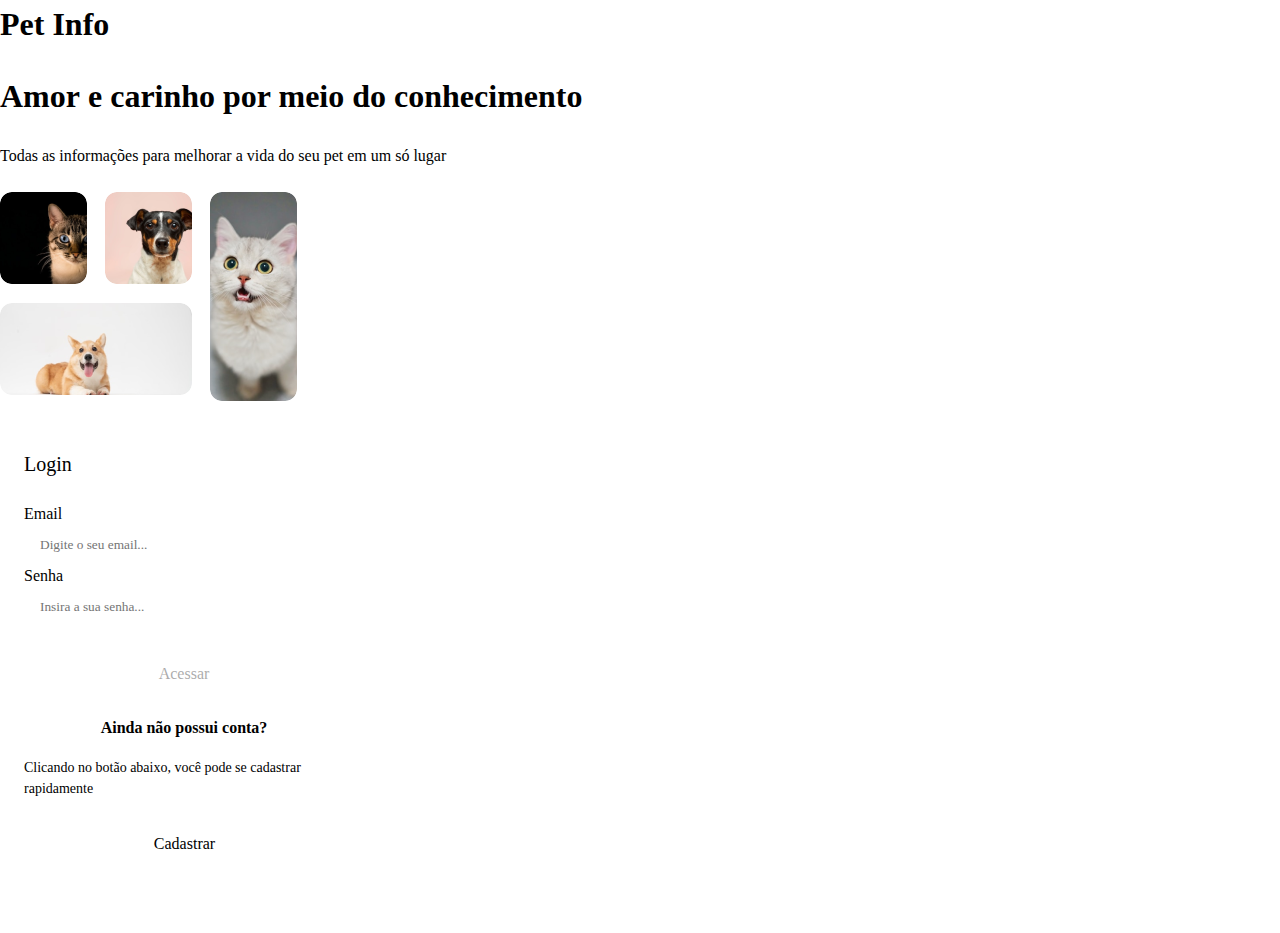
==== index.html @ bbbc528d "Done" ====
<!DOCTYPE html>
<html lang="pt-br">

<head>
  <meta charset="UTF-8" />
  <meta http-equiv="X-UA-Compatible" content="IE=edge" />
  <meta name="viewport" content="width=device-width, initial-scale=1.0" />

  <!-- CSS -->
  <link rel="stylesheet" href="./src/styles/globalStyles.css" />
  <link rel="stylesheet" href="./src/pages/login/index.css" />
  <link rel="stylesheet" href="./src/pages/login/button.css" />
  <link rel="stylesheet" href="/src/pages/login/text.css" />

  <!-- JS -->
  <script defer type="module" src="./src/pages/login/index.js"></script>
  <title>Petinfo - Login</title>
</head>

<body>
  <main class="container">
    <h1>Pet Info</h1>
    <p class="slogan">
      <b>Amor</b> e <b>carinho</b> por meio do conhecimento
    </p>
    <p class="p-info">
      Todas as informações para melhorar a vida do seu pet em um só lugar
    </p>
    <div class="box-1">
      <div class="box-2">
        <div class="box-3">
          <img src="./src/assets/Rectangle 2.png" /><img src="./src/assets/Rectangle 3.png" />
        </div>
        <img src="./src/assets/Rectangle 4.png" />
      </div>
      <div class="box-4"><img src="./src/assets/Rectangle 5.png" /></div>
    </div>
  </main>

  <div class="form" id="form-login">
    <h2 id="login-title">Login</h2>
    <form>
      <label for="email">Email</label>
      <input type="email" id="email-login" class="input" placeholder="Digite o seu email..." />
      <label for="senha">Senha</label>
      <input type="password" id="password-login" class="input" placeholder="Insira a sua senha..." />
      <p class="alert" id="alert"></p>
      <div class="box-btn">
        <button id="access" class="off-btn" disabled>Acessar</button>
    </form>
    <p class="bolder"><b>Ainda não possui conta?</b></p>
    <p class="paragraph">Clicando no botão abaixo, você pode se cadastrar rapidamente</p>
  </div>
  <button id="assign">Cadastrar</button>
  </div>
</body>

</html>
---- src/styles/globalStyles.css ----
* {
  margin: 0;
  padding: 0;
  box-sizing: border-box;
}

:root {
  --brand100: "hsl(230, 57%, 50%)";
  --brand200: "hsl(230, 68%, 54%)";
  --gray100: "hsl(210, 11%, 15%)";
  --gray200: "hsl(210, 10%, 23%)";
  --gray300: "hsl(210, 9%, 31%)";
  --gray400: "hsl(210, 7%, 56%)";
  --gray500: "hsl(210, 11%, 71%)";
  --gray600: "hsl(210, 16%, 93%)";
  --gray700: "hsl(210, 17%, 95%)";
  --gray800: "hsl(210, 17%, 98%)";
  --gray900: "hsl(200, 100%, 99%)";
  --alert100: "hsl(349, 57%, 50%)";
  --alert200: "hsl(349, 69%, 55%)";
  --sucess100: "hsl(162, 88%, 26%)";
}

body {
  font-family: "Inter, sans-serif";
}
---- src/pages/login/index.css ----
main {
    display: flex;
    flex-direction: column;
    justify-content: flex-start;
}
header {
    width: 100vw;
    display: flex;
    flex-direction: column;
    align-items: center;

}
nav {
    width: 800px;
    display: flex;
    align-items: center;
    justify-content: space-between;
    height: 172px
}
.div-nav {
    display: flex;
    align-items: center;
    gap: 12px;
}
.feed {
    display: flex;
    align-items: center;
    justify-content: center;
    width: 100vw;
    height: 64px;
    background-color: var(--gray800);
}
.feed div {
    width: 800px
}
.feed-list {
    display: flex;
    flex-direction: column;
    width: 800px;
    height: 100vh;
}
.form {
    display: flex;
    flex-direction: column;
    justify-content: flex-start;
    padding: 44px 24px 44px 24px;
    width: 368px;
    background-color: var(--gray900);
    border: 1px solid var(--gray600);
    border-radius: 4px;
}
img {
    object-fit: cover;
    border-radius: 12px;
}
#img-login {
    width: 40px;
    height: 40px;
    border: 1px solid var(--brand100);
    border-radius: 50%;
}
.box-1 {
    display: flex;
    gap: 18px;
}
.box-2 {
    display: flex;
    flex-direction: column;
    gap: 19px;
}
.box-3 {
    display: flex;
    gap: 18px;
}
.box-2>.box-3>img {
    width: 87px;
    height: 92px;
}
.box-2>img {
    width: 192px;
    height: 92px;
}
.box-4>img {
    width: 87px;
    height: 209px;
}
.box-btn {
    display: flex;
    flex-direction: column;
    align-items: center;
}
#register-form {
    margin-top: 27px;
}
.tip {
    padding: 21px 32px;
    position: absolute;
    top: 80vh;
    left: 70vw;
    display: flex;
    flex-direction: column;
    gap: 17px;
    background: var(--gray900);
    box-shadow: 0px 4px 30px -12px rgba(0, 0, 0, 0.5);
    border-radius: 4px;
    font-family: inherit;
    font-weight: 400;
    font-size: 14px;
    line-height: 150%;
    color: var(--gray200)
}
.success {
    display: flex;
    align-items: center;
    color: var(--success100);
    font-weight: 500;
    font-size: 16px;
    line-height: 150%;
    gap: 12px;
}
.anchor {
    margin-left: 8px;
    color: var(--brand200);
    cursor: pointer
}
#check {
    z-index: 2;
}
#green {
    object-fit: none;
    z-index: 1;
}
---- src/pages/login/button.css ----
div button {
    display: flex;
    justify-content: center;
    align-items: center;
    padding: 0px 16px;
    width: 321px;
    height: 38px;
    font-family: inherit;
    font-weight: 500;
    font-size: 16px;
    color: var(--gray100);
    background-color: var(--gray900);
    margin: 26px 0;
    border-radius: 4px;
    border-style: none;
    border: 1px solid var(--gray600);
    cursor: pointer;
}

.off-btn {
    border-style: none;
    opacity: 0.33;
    background-color: var(--brand100);
    color: var(--gray900)
}
.on-btn {
    opacity: 1;
}
input {
    display: flex;
    align-items: center;
    padding: 0px 16px;
    width: 321px;
    height: 44px;
    border-radius: 4px;
    font-family: inherit;
}
.input {
    border: 1px solid var(--gray600);
}
.input-alert {
    border: 1px solid var(--brand100);
    background-color: var(--brand100);
    opacity: 0.333;
}
#register-form input {
    border: 1px solid var(--gray600);
    margin-bottom: 26px;
    margin-top: 12px;
}
#register {
    margin-top: 0;
}
#go-back-to-login {
    margin: 0;
}
.post-btn {
    padding: 0 16px;
    width: auto;
    height: 38px;
    font-family: inherit;
    font-weight: 500;
    font-size: 16px;
    border-style: none;
    background-color: var(--brand100);
    color: var(--gray900);
    border-radius: 4px;
    cursor: pointer;
}
.edit-btn {
    height: 32px;
    width: auto;
    padding: 0 8px;
    border: 1px solid var(--gray700);
    border-radius: 4px;
    color: var(--gray100);
    background-color: transparent;
    font-weight: 500;
    font-size: 14px;
    line-height: 150%;
    cursor: pointer;
}
.remove-btn {
    height: 32px;
    width: auto;
    padding: 0 8px;
    color: var(--gray400);
    border: 1px solid var(--gray700);
    background-color: var(--gray700);
    border-radius: 4px;
    font-weight: 500;
    font-size: 14px;
    line-height: 150%;
    cursor: pointer;
}
.img-btn {
    animation: spinning 2s linear;
}
@keyframes spinning {
    0% {
        transform: rotate(0deg);
    }

    100% {
        transform: rotate(360deg);
    }
}
---- src/pages/login/text.css ----
h1 {
    font-weight: 600;
    font-size: 32px;
    line-height: 150%;
    color: var(--gray100);
    margin-bottom: 24px;
}
.slogan {
    font-weight: 600;
    font-size: 32px;
    line-height: 150%;
    color: var(--gray100);
    margin-bottom: 24px;
}
.slogan b {
    color: var(--brand100);
}
.p-info {
    font-weight: 400;
    font-size: 16px;
    line-height: 150%;
    color: var(--gray300);
    margin-bottom: 24px;
}
.form h2 {
    font-weight: 500;
    font-size: 20px;
    line-height: 150%;
    color: var(--gray100);
}
#login-title {
    margin-bottom: 26px;
}
.feed {
    font-weight: 500;
    font-size: 20px;
    line-height: 150%;
}
.paragraph {
    font-weight: 400;
    font-size: 14px;
    line-height: 150%;
    color: var(--gray300);
}
.bolder {
    font-weight: 500;
    color: var(--gray100);
    margin-bottom: 20px;
}
.alert {
    font-family: inherit;
    font-weight: 400;
    font-size: 14px;
    line-height: 150%;
    color: var(--alert100)
}
#go-back-to-login {
    font-size: 14px;
}
#petinfo {
    font-weight: 500;
    font-size: 24px;
    line-height: 150%;
    color: var(--gray100);
    margin-bottom: 0;
}
.post-card h4 {
    font-weight: 500;
    font-size: 14px;
    line-height: 150%;
    color: var(--gray200)
}
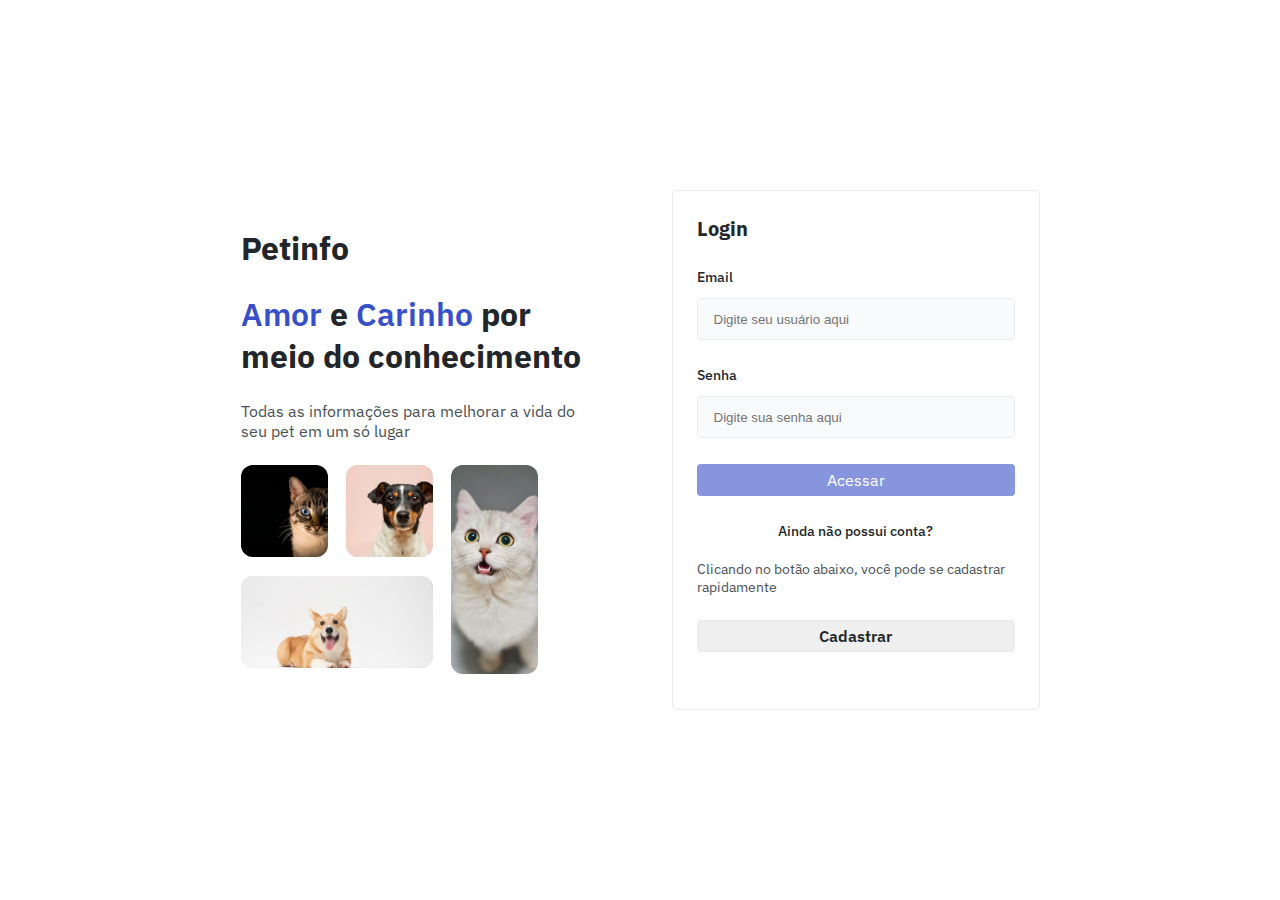
==== commit cbbd7838: "Done" ====
--- a/index.html
+++ b/index.html
@@ -1,58 +1,56 @@
 <!DOCTYPE html>
 <html lang="pt-br">
+<head>
+    <meta charset="UTF-8">
+    <meta http-equiv="X-UA-Compatible" content="IE=edge">
+    <meta name="viewport" content="width=device-width, initial-scale=1.0">
+    
+   <link rel="stylesheet" href="./styles/globalStyles.css">
+   <link rel="stylesheet" href="./styles/login.css">
+   <link rel="stylesheet" href="./styles/loginAndInputs.css">
+   <link rel="stylesheet" href="./styles/buttons.css">
+   
+    <title>Petinfo - Login</title>
+</head>
+<body>
+    <main>
+        <section class="information-pets-login" id="information-page">
+            <h1>Petinfo</h1>
+            <h2 class="legenda"><span class="title-span">Amor</span> e <span class="title-span">Carinho</span> por meio do conhecimento</h2>
+            <span class="sub-legenda">Todas as informações para melhorar a vida do seu pet em um só lugar</span>
+            <img class="login-img" src="./assets/img/img-login.svg" alt="pets">
+        </section>
 
-<head>
-  <meta charset="UTF-8" />
-  <meta http-equiv="X-UA-Compatible" content="IE=edge" />
-  <meta name="viewport" content="width=device-width, initial-scale=1.0" />
+        <section class="section-login" id="login">
+            <h2>Login</h2>
 
-  <!-- CSS -->
-  <link rel="stylesheet" href="./src/styles/globalStyles.css" />
-  <link rel="stylesheet" href="./src/pages/login/index.css" />
-  <link rel="stylesheet" href="./src/pages/login/button.css" />
-  <link rel="stylesheet" href="/src/pages/login/text.css" />
+            <form id="form-login">
+                <div class="div-input-user">
+                    <label for="usuario">Email</label>
+                    <input type="email" name="usuario" id="email" required placeholder="Digite seu usuário aqui">
+                </div>
+    
+                <div class="div-input-user">
+                    <label for="senha">Senha</label>
+                    <input type="password" name="password" id="password" required placeholder="Digite sua senha aqui">
+                    <span class="message-error hidden" id="password-error">Email ou senha incorretos</span>
+                </div>
+    
+                <div class="div-btn-acess">
+                    <button id="btn-direct-home" class="btn-acess opacity" type="submit">Acessar</button>
+                </div>
+            </form>
 
-  <!-- JS -->
-  <script defer type="module" src="./src/pages/login/index.js"></script>
-  <title>Petinfo - Login</title>
-</head>
+            <div class="information-page-register">
+                <p>Ainda não possui conta?</p>
+                <span>Clicando no botão abaixo, você pode se cadastrar rapidamente</span>
 
-<body>
-  <main class="container">
-    <h1>Pet Info</h1>
-    <p class="slogan">
-      <b>Amor</b> e <b>carinho</b> por meio do conhecimento
-    </p>
-    <p class="p-info">
-      Todas as informações para melhorar a vida do seu pet em um só lugar
-    </p>
-    <div class="box-1">
-      <div class="box-2">
-        <div class="box-3">
-          <img src="./src/assets/Rectangle 2.png" /><img src="./src/assets/Rectangle 3.png" />
-        </div>
-        <img src="./src/assets/Rectangle 4.png" />
-      </div>
-      <div class="box-4"><img src="./src/assets/Rectangle 5.png" /></div>
-    </div>
-  </main>
+                <button class="btn-register"><a class="replace-register" href="./pages/register/register.html">Cadastrar</a></button>
+            </div>
+        </section>
+    </main>
+    <script type="module" src="./scripts/login.js"></script>
+</body>
+</html>
 
-  <div class="form" id="form-login">
-    <h2 id="login-title">Login</h2>
-    <form>
-      <label for="email">Email</label>
-      <input type="email" id="email-login" class="input" placeholder="Digite o seu email..." />
-      <label for="senha">Senha</label>
-      <input type="password" id="password-login" class="input" placeholder="Insira a sua senha..." />
-      <p class="alert" id="alert"></p>
-      <div class="box-btn">
-        <button id="access" class="off-btn" disabled>Acessar</button>
-    </form>
-    <p class="bolder"><b>Ainda não possui conta?</b></p>
-    <p class="paragraph">Clicando no botão abaixo, você pode se cadastrar rapidamente</p>
-  </div>
-  <button id="assign">Cadastrar</button>
-  </div>
-</body>
-
-</html>+<link rel="stylesheet" href="./index.html">--- a/styles/globalStyles.css
+++ b/styles/globalStyles.css
@@ -0,0 +1,56 @@
+@import url('https://fonts.googleapis.com/css2?family=IBM+Plex+Sans:ital,wght@0,100;0,200;0,300;0,400;0,500;0,600;0,700;1,100;1,200;1,300;1,400;1,500;1,600;1,700&display=swap');
+
+* {
+  margin: 0;
+  padding: 0;
+  box-sizing: border-box;
+}
+
+:root {
+  --brand100: hsl(230, 57%, 50%);
+  --brand200: hsl(230, 68%, 54%);
+  --gray100: hsl(210, 11%, 15%);
+  --gray200: hsl(210, 10%, 23%);
+  --gray300: hsl(210, 9%, 31%);
+  --gray400: hsl(210, 7%, 56%);
+  --gray500: hsl(210, 11%, 71%);
+  --gray600: hsl(210, 16%, 93%);
+  --gray700: hsl(210, 17%, 95%);
+  --gray800: hsl(210, 17%, 98%);
+  --gray900: hsl(200, 100%, 99%);
+  --alert100: hsl(349, 57%, 50%);
+  --alert200: hsl(349, 69%, 55%);
+  --sucess100: hsl(162, 88%, 26%);
+  --color-grey-1-opacity-5: rgba(0, 0, 0, 0.5);
+
+
+  --font-title-1: 2rem;
+  --font-title-2: 1.5rem;
+  --font-title-3: 1.25rem;
+
+  --font-text-1: 1rem;
+  --font-text-2: 0.85rem;
+  --font-text-3: 0.75rem;
+
+  --font-weight-1: 600;
+  --font-weight-2: 500;
+  --font-weight-3: 400;
+
+  --line-height-1:150%;
+
+  --radius-1 : 0.5rem;
+  --radius-2: 0.25rem;
+
+}
+
+body {
+  animation: smoothShow 800ms;;
+}
+@keyframes smoothShow {
+  0% {
+    opacity: 0;
+  }
+  100% {
+    opacity: 1;
+  }
+}--- a/styles/login.css
+++ b/styles/login.css
@@ -0,0 +1,40 @@
+body {
+    width: 100vw;
+    height: 100vh;
+    display: flex;
+    justify-content: center;
+    font-family: 'IBM Plex Sans';
+}
+main {
+    display: flex;
+    justify-content: center;
+    align-items: center;
+}
+.information-pets-login {
+    display: flex;
+    flex-direction: column;
+    justify-content: center;
+    margin-right: 2.5rem;
+    gap: 1.5rem;
+    padding-right: 2rem;
+    width: 24.438rem;
+    height: 29.563rem;
+    color: var(--gray100);
+
+}
+.legenda {
+    font-size: var(--font-title-1);
+}
+.title-span {
+    font-size: var(--font-title-1);
+    font-weight: var(--font-weight-1);
+    color: var(--brand100);
+}
+.sub-legenda{
+    font-size: var(--font-text-1);
+    color: var(--gray300);
+}
+.login-img {
+    width: 18.563rem;
+    height: 13.063rem;
+}--- a/styles/loginAndInputs.css
+++ b/styles/loginAndInputs.css
@@ -0,0 +1,63 @@
+ 
+ .hidden {
+    display: none;
+}
+.section-login  {
+    display: flex;
+    flex-direction: column;
+    width: 23rem;
+    height: 32.5rem;
+    padding: 24px 24px;
+    border: 1px solid var(--gray600);
+    border-radius: var(--radius-2);
+    color: var(--gray100);
+}
+.section-login h2 {
+    font-size: var(--font-title-3);
+    margin-bottom: 1.625rem;
+}
+.div-input-user{
+    display: flex;
+    flex-direction: column;
+    gap: 0.75rem;
+    margin-bottom: 1.625rem;
+}
+label {
+    font-size: var(--font-text-2);
+    font-weight: var(--font-weight-2);
+}
+input {
+    width: 100%;
+    height: 2.625rem;
+    border-radius: var(--radius-2);
+    border: 1px solid #E9ECEF;
+    background-color: var(--gray800);
+    color: var(--gray100);
+    outline: none;
+    padding: 1rem;
+}
+input:focus {
+    border: 1px solid var(--gray100);
+}
+.input-password-error {
+    border: 1px solid var(--alert100);
+}
+.message-error{
+    font-size: var(--font-text-2);
+    color: var(--alert100);
+}
+.information-page-register{
+    display: flex;
+    flex-direction: column;
+    align-items: center;
+    font-size: var(--font-text-2);
+}
+.information-page-register p {
+    margin-bottom: 1.25rem;
+    font-weight: var(--font-weight-2);
+}
+.information-page-register span {
+    margin-bottom: 1.5rem;
+    color: var(--gray300);
+    font-weight: var(--font-weight-3);
+} --- a/styles/buttons.css
+++ b/styles/buttons.css
@@ -0,0 +1,84 @@
+.btn-acess{
+    display: flex;
+    justify-content: center;
+    align-items: center;
+    width: 100%;
+    height: 2rem;
+    background-color: var(--brand100);
+    border-radius: var(--radius-2);
+    border: none;
+    font-family: "IBM Plex Sans";
+    font-size: var(--font-text-1);
+    color: var(--gray900);
+    cursor: pointer;
+    margin-bottom: 1.625rem;
+}
+
+.btn-acess:hover{
+    background-color: var(--brand200);
+}
+
+.btn-register {
+    display: flex;
+    justify-content: center;
+    align-items: center;
+    width: 100%;
+    height: 2rem;
+    border: none;
+    border-radius: var(--radius-2);
+    border: 1px solid #E9ECEF;
+    cursor: pointer;
+}
+
+.replace-register {
+    text-decoration: none;
+    color: var(--gray100);
+    font-weight: var(--font-weight-1);
+    font-size: var(--font-text-1);
+    font-family: "IBM Plex Sans";
+}
+
+.btn-register:hover a {
+    color: var(--gray400);
+}
+
+.btn-return-login {
+    width: 7.813rem;
+    height: 2rem;
+    display: flex;
+    align-items: center;
+    justify-content: center;
+    border-radius: var(--radius-2);
+    border: none;
+    border: 1px solid #E9ECEF;
+    cursor: pointer;
+}
+
+.btn-ancor-register {
+    text-decoration: none;
+    color: var(--gray100);
+    font-weight: var(--font-weight-1);
+    font-size: var(--font-text-3);
+    font-family: "IBM Plex Sans";
+}
+
+.btn-ancor-register:hover  {
+    color: var(--gray400);
+}
+
+.opacity {
+    opacity: 60%;
+}
+
+.img-spinner {
+    animation: loading 1.5s infinite;
+}
+
+@keyframes loading {
+    0% {
+      transform: rotate(0deg);
+    }
+    100% {
+      transform: rotate(360deg);
+    }
+}
